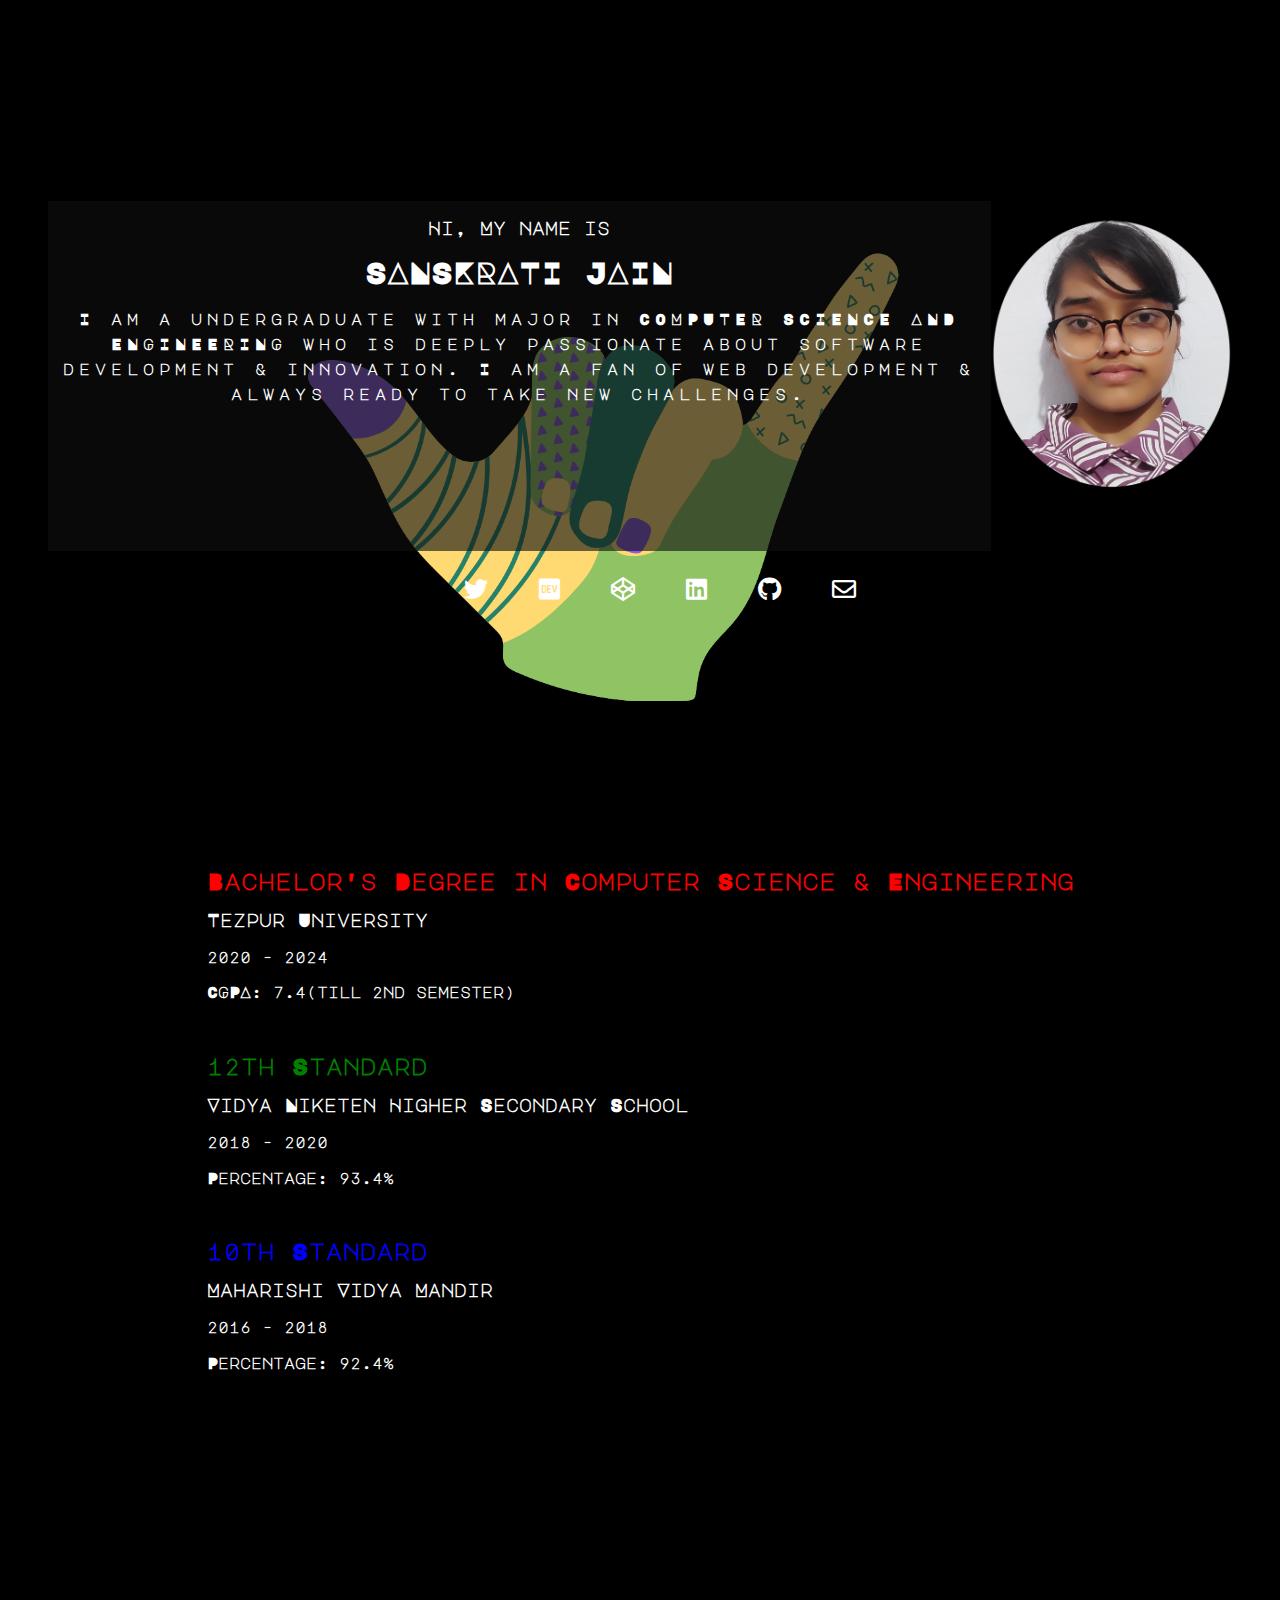
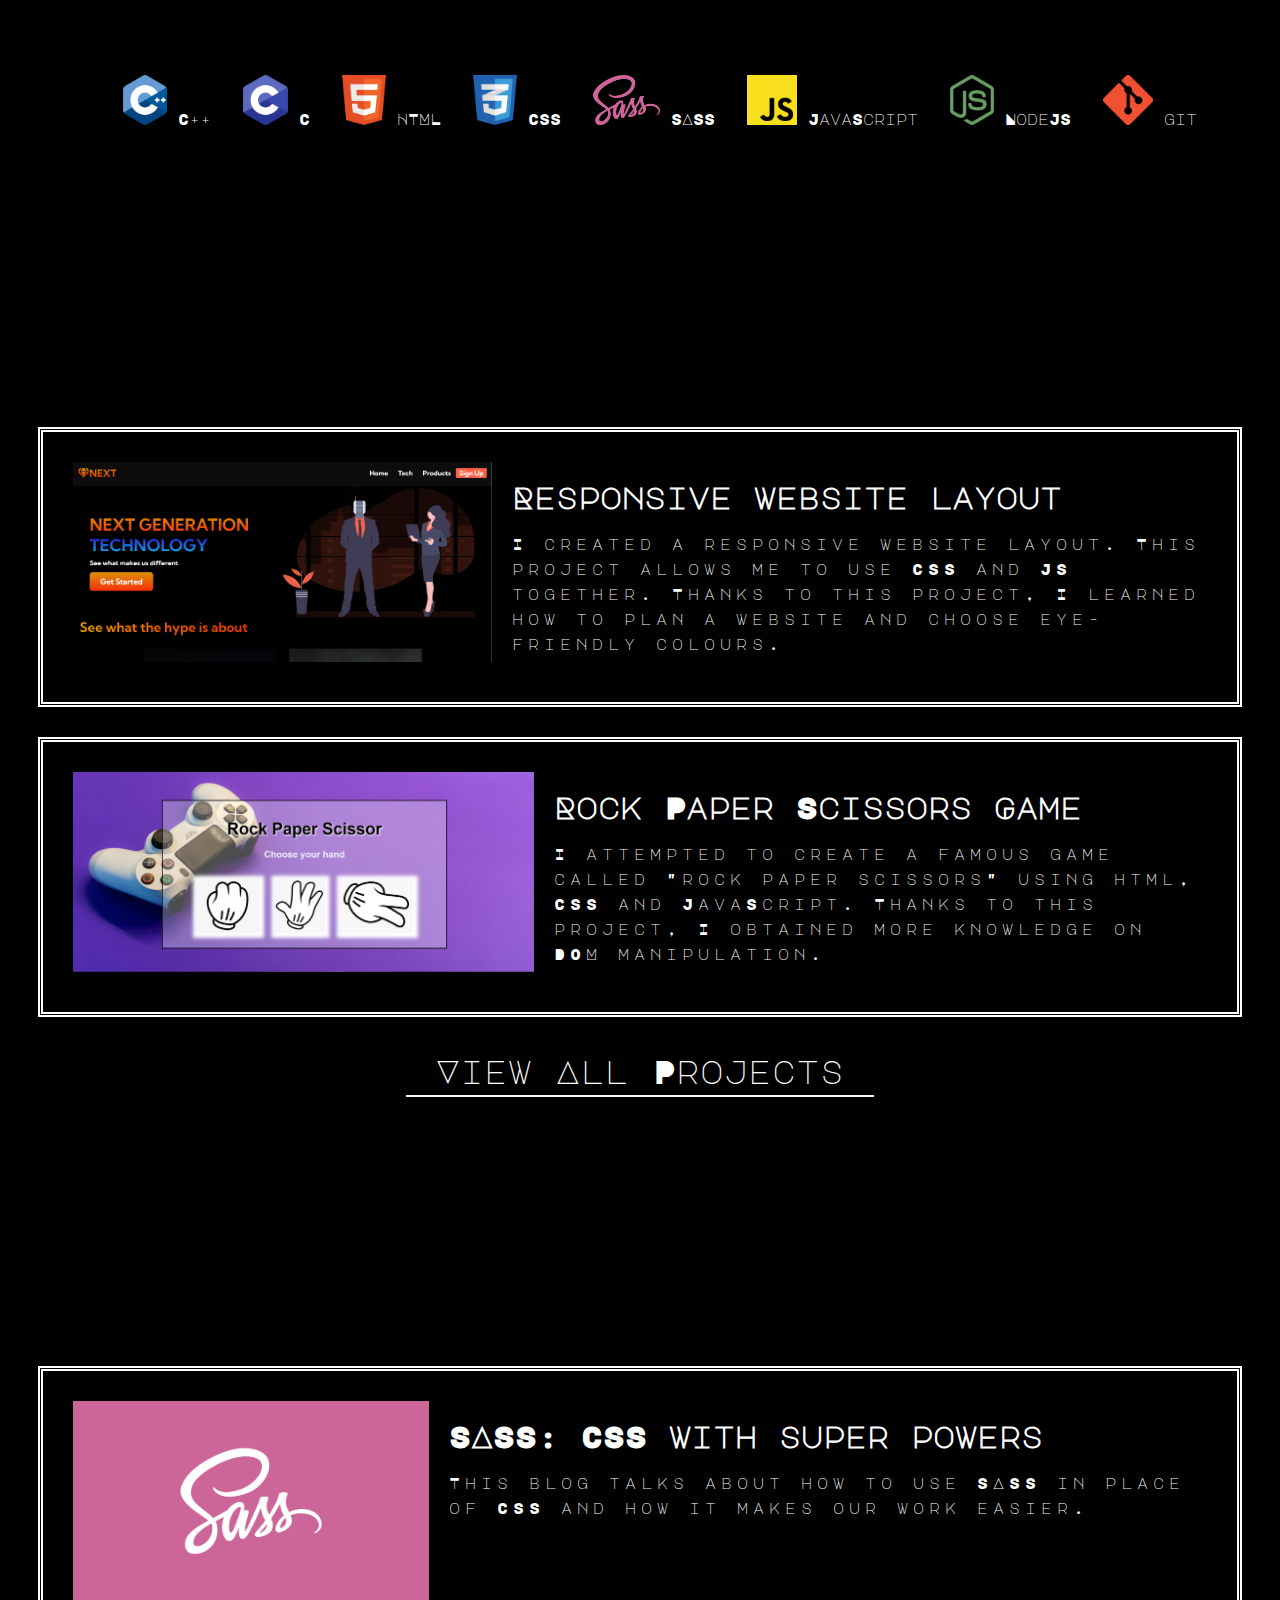
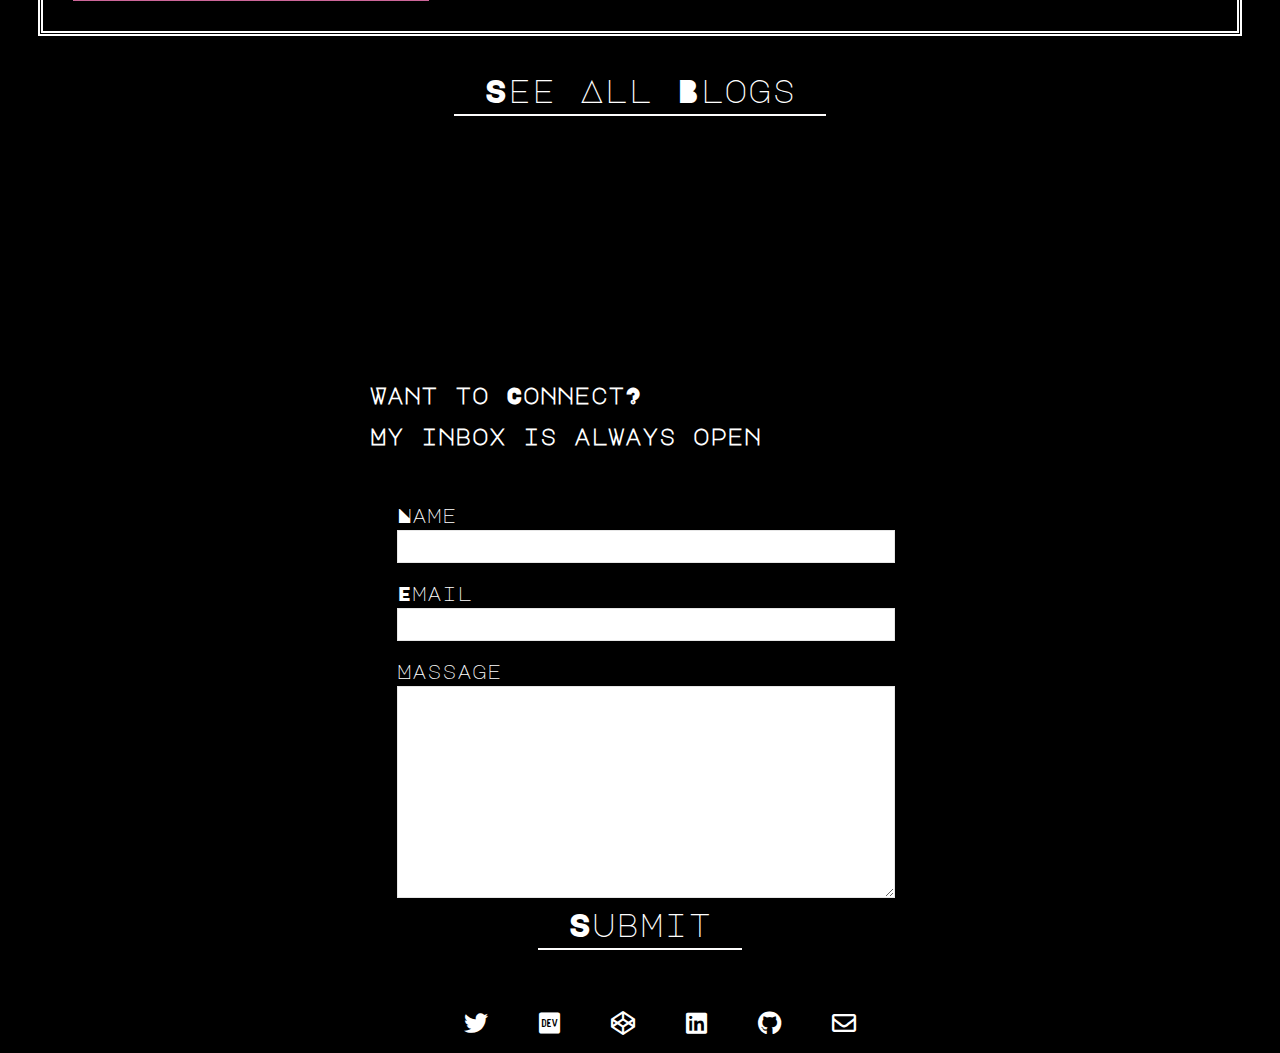
==== index.html @ 573f52f8 "issue #1 solve" ====
<!DOCTYPE html>
<html lang="en">
  <head>
    <meta charset="UTF-8" />
    <meta http-equiv="X-UA-Compatible" content="IE=edge" />
    <meta name="viewport" content="width=device-width, initial-scale=1.0" />
    <title>My Profile</title>
  </head>
  <link rel="stylesheet" href="https://cdnjs.cloudflare.com/ajax/libs/font-awesome/5.14.0/css/all.min.css"/>
  <link rel="preconnect" href="https://fonts.googleapis.com">
  <link rel="preconnect" href="https://fonts.gstatic.com" crossorigin>
  <link rel="preconnect" href="https://fonts.googleapis.com">
  <link rel="preconnect" href="https://fonts.gstatic.com" crossorigin>
  <link href="https://fonts.googleapis.com/css2?family=Cutive+Mono&family=Major+Mono+Display&display=swap" rel="stylesheet">
  <link rel="stylesheet" href="CSS/main.css">
  <body>

    <!-- ******************       About me page    *****************   -->
    <section class="about_me">
      <h1 class="title">
        <span aria-hidden="true">About Me</span>
        About Me
        <span aria-hidden="true">About Me</span>
      </h1>
      <div class="main_content">
        <!--<img src="https://i.ibb.co/9nyM4Zy/profile-without-bg.png" alt="profile image"/>-->
        <img src="images/IMG_20210904_134035 (2).png" alt="Sanskrati">
        <div class="content">
          <h3>Hi, My name is</h3>
          <h1>SANSKRATI JAIN</h1>
          <p> I am a undergraduate with major in COMPUTER SCIENCE AND ENGINEERING who is deeply passionate about software development & innovation.
            I am a fan of web development & always ready to take new challenges.</p>
          </div>
      </div>
        <div class="social_account">
          <a
            href="https://twitter.com/SanskratiJain4"
            class="social__icons--links"
          >
            <i class="fab fa-twitter"></i>
          </a>
    
          <a href="https://dev.to/sanskrati01" class="social__icons--links">
            <i class="fab fa-dev"></i>
          </a>
    
          <a href="https://codepen.io/your-work?cursor=ZD0wJm89MSZwPTEmdj01NDEwNDkyMA==" class="social__icons--links">
            <i class="fab fa-codepen"></i>
          </a>
    
          <a
            href="https://www.linkedin.com/in/sanskrati-jain/"
            class="social__icons--links"
          >
            <i class="fab fa-linkedin"></i>
          </a>
    
          <a href="https://github.com/31Sanskrati" class="social__icons--links">
            <i class="fab fa-github"></i>
          </a>
    
          <a href="mailto: 31sanskrati@gmail.com" class="social__icons--links">
            <i class="far fa-envelope"></i>
          </a>
        </div>
    </section>

    <!--      ***************  Educational Page **************  -->
    <section class="my_education">
        <h1 class="title">
          <span aria-hidden="true">Education</span>
          Education
          <span aria-hidden="true">Education</span>
        </h1>
        <h2 class="heading", style="color: red;"> Bachelor's Degree in Computer Science & Engineering</h1>
        <h3 class="heading">Tezpur University</h2>
        <h4 class="heading">2020 - 2024</h2>
        <h4 class="heading">CGPA: 7.4(till 2nd semester)</h2>
          <br>
        <h2 class="heading", style="color: green;"> 12th Standard</h1>
        <h3 class="heading">Vidya Niketen Higher Secondary School</h2>
        <h4 class="heading">2018 - 2020</h2>
        <h4 class="heading">Percentage: 93.4%</h2>
          <br>
        <h2 class="heading", style="color: blue;">10th Standard</h2>
        <h3 class="heading"> Maharishi Vidya Mandir</h1>
        <h4 class="heading">2016 - 2018</h2>
        <h4 class="heading">Percentage: 92.4%</h2>
    </section>

    <!--  *************          Skill Page ***********      -->
    <section class="my_skill">
      <h1 class="title">
        <span aria-hidden="true">Skills</span>
        Skills
        <span aria-hidden="true">Skills</span>
      </h1>
        <ul>
            <li><img src="images/c-plus-plus-programming-language.png" alt="c++"> C++</li>
            <li><img src="images/c-program.png" alt="c"></i> C</li>
            <li><img src="images/html.png" alt="html"> HTML</li>
            <li><img src="images/css.png" alt="css"></i> CSS</li>
            <li><img src="images/sass.png" alt="sass"></i> SASS</li>
            <li><img src="images/javascript-programming-language.png" alt="JS"></i> JavaScript</li>
            <li><img src="images/node-js.png" alt="NodeJS"></i> NodeJS</li>
            <li><img src="images/git.png" alt="git"></i> git</li>
          </ul>
    </section>

    <!-- **************       Projects page    *****************      -->
    <section class="my_projects">
        <h1 class="title">
          <span aria-hidden="true">Projects</span>
          Projects
          <span aria-hidden="true">Projects</span>
        </h1>
        <div class="my_work">
            <a href="https://codepen.io/Sanskrati01/pen/zYobzMr">
              <img src="images/website.png" alt="website">
              <div class="content">
              <h1 class="heading">Responsive website layout</h1>
              <p>I created a responsive website layout.  This project allows me to use CSS and JS together.  Thanks to this project, I learned how to plan a website and choose eye-friendly colours.</p>
            </div>
            </a>
        </div>
        <div class="my_work">
          <a href="https://codepen.io/Sanskrati01/full/gOWzvaO">
            <img src="images/rock_paper_scissors.png" alt="rock paper scissior">
            <div class="content">
            <h1 class="heading">Rock Paper Scissors Game</h1>
            <p>I attempted to create a famous game called "rock paper scissors" using html, CSS and JavaScript.  Thanks to this project, I obtained more knowledge on DOM manipulation.
            </p></div>
          </a>
      </div>
        <!--
        <div class="project">
            <a href="">
              <img src="" alt="">
              <h1 class="heading"></h1>
              <p></p>
            </a>
        </div>
        -->
        <a href="project.html" class="nav_button"><button>View All Projects</button></a>
    </section>

    <!-- ******************        Blog page      *****************      -->
    <section class="my_blogs">
      <h1 class="title"> 
        <span aria-hidden="true">My latest blog</span>
        My latest blog
        <span aria-hidden="true">My latest blog</span>
      </h1>
      <div class="my_work">
            <a href="https://dev.to/sanskrati01/sass-css-with-superpowers-5dah">
              <img src="images/sass2.png" alt="sass">
              <div class="content">
              <h1 class="heading">SASS: CSS with super powers</h1>
              <p>This blog talks about how to use SASS in place of CSS and how it makes our work easier.
              </p></div>
            </a>
      </div>
      <a href="blog.html" class="nav_button"><button>See All Blogs</button></a>
  </section>

  <!-- ***********             Contact Page ***************-->
  <sectoin class="my_contact">
    <h1 class="title">
      <span aria-hidden="true">Contact</span>
      Contact
      <span aria-hidden="true">Contact</span>
    </h1>
    <h2>Want to Connect?</h2>
    <h2>My inbox is always open</h2>
    <div class="contact">
      <div class="form">
        <form action="https://formspree.io/f/mnqlydjv" method="POST" id="my-form">
          <div class="form-group">
            <label for="name">Name</label>
            <input type="text" id="name" name="name">
          </div>
    
          <div class="form-group">
            <label for="email">Email</label>
            <input type="email" id="email" name="email">
          </div>
    
          <div class="form-group">
            <label for="massage">Massage</label>
            <textarea name="massage" id="massage" cols="60" rows="10"></textarea>
          </div>
    
          <button type="submit">Submit</button>
        </form>
        <div id="status"></div>
      </div>
    <div class="social_account">
      <a
        href="https://twitter.com/SanskratiJain4"
        class="social__icons--links"
      >
        <i class="fab fa-twitter"></i>
      </a>

      <a href="https://dev.to/sanskrati01" class="social__icons--links">
        <i class="fab fa-dev"></i>
      </a>

      <a href="https://codepen.io/your-work?cursor=ZD0wJm89MSZwPTEmdj01NDEwNDkyMA==" class="social__icons--links">
        <i class="fab fa-codepen"></i>
      </a>

      <a
        href="https://www.linkedin.com/in/sanskrati-jain/"
        class="social__icons--links"
      >
        <i class="fab fa-linkedin"></i>
      </a>

      <a href="https://github.com/31Sanskrati" class="social__icons--links">
        <i class="fab fa-github"></i>
      </a>

      <a href="mailto: 31sanskrati@gmail.com" class="social__icons--links">
        <i class="far fa-envelope"></i>
      </a>
    </div>
  </div>
  </section>

  <script src="main.js"></script>

  </body>
</html>
---- CSS/main.css ----
:root {
  --background-color: black;
  --text-color: white;
  --red: rgba(255, 0, 0, 0.75);
  --green: rgba(0, 255, 0, 0.75);
  --blue: rgba(0, 0, 255, 0.75);
  --purple: rgba(158, 81, 230, 0.87);
  --yellow: rgba(248, 248, 98, 0.808);
  --lightgreen: rgba(141, 252, 141, 0.808);

  --heading-size: 4.5rem;
  --min-heading-size: 2.5rem;
  --small-heading-size: 2rem;
  --min-small-heading-size: 1.5rem;
  --text-size: 15px;
  --min-text-size: 12px;
  --weight-heading: 600;
  --weight-text: 300;

  --padding: 8px;
  --margin: 8px;

  --align-center: center;
  --align-justify: justify;

  --font-heading: "Major Mono Display", monospace;
  --font-text: "Major Mono Display", monospace;

  --character-spacing: 2px;

  --text-shadow: 0.05em 0 0 $red, -0.025em -0.05em 0 $green,
    0.025em 0.05em 0 $blue;
  --border: 5px double white;
  --transition: 0.3s ease background-color;

  --mobheading-size: 40px;
  --mobsmall-heading-size: 20px;
  --mobtext-size: 12px;
}

[data-theme="dark"] {
  --background-color: white;
  --text-color: black;
}

* {
  margin: none;
  padding: none;
}

body {
  background-color: var(--background-color);
  color: var(--text-color);
  min-height: 100vh;
  display: -ms-grid;
  display: grid;
  place-items: var(--align-center);
  font-family: var(--font-text);
  font-size: var(--text-size);
}


/*      **********     Title        ***********   */
body .title {
  font-size: 4.5rem;
  color: var(--background-color);
  font-family: var(--font-heading);
  font-weight: var(--weight-heading);
  text-shadow: var(--text-shadow);
  text-align: var(--align-center);
  -webkit-animation: glitch 500ms infinite;
  animation: glitch 500ms infinite;
  position: relative;
  letter-spacing: var(--character-spacing);
  /*Animation effect for glitch*/
}

body .title span {
  position: absolute;
  top: 0;
  botton: 0;
  left: 0;
  right: 0;
}

body .title span:first-child {
  -webkit-animation: glitch 650ms infinite;
  animation: glitch 650ms infinite;
  z-index: 1;
  -webkit-clip-path: polygon(0 50%, 100% 20%, 100% 100%, 0 100%);
  clip-path: polygon(0 50%, 100% 20%, 100% 100%, 0 100%);
  -webkit-transform: translate(0px, 3px) rotate(-1deg);
  transform: translate(0px, 3px) rotate(-1deg);
  opacity: 0.8;
}

body .title span:last-child {
  -webkit-animation: glitch 450ms infinite;
  animation: glitch 450ms infinite;
  z-index: 10;
  -webkit-clip-path: polygon(70% 10%, 100% 90%, 0% 10%, 100% 0%);
  clip-path: polygon(70% 10%, 100% 90%, 0% 10%, 100% 0%);
  -webkit-transform: translate(-3px, 0px) rotate(1deg);
  transform: translate(-3px, 0px) rotate(1deg);
}

/*  Glitch Animation  */
@-webkit-keyframes glitch {
  0% {
    text-shadow: 0.05em 0 0 var(--red), -0.05em -0.025em 0 var(--green),
      -0.025em 0.05em 0 var(--blue);
  }
  14% {
    text-shadow: 0.05em 0 0 var(--red), -0.05em -0.025em 0 var(--green),
      -0.025em 0.05em 0 var(--blue);
  }
  15% {
    text-shadow: -0.05em -0.025em 0 var(--red), 0.025em 0.025em 0 var(--green),
      -0.05em -0.05em 0 var(--blue);
  }
  49% {
    text-shadow: -0.05em -0.025em 0 var(--red), 0.025em 0.025em 0 var(--green),
      -0.05em -0.05em 0 var(--blue);
  }
  50% {
    text-shadow: 0.025em 0.05em 0 var(--red), 0.05em 0 0 var(--green),
      0 -0.05em 0 var(--blue);
  }
  99% {
    text-shadow: 0.025em 0.05em 0 var(--red), 0.05em 0 0 var(--green),
      0 -0.05em 0 var(--blue);
  }
  100% {
    text-shadow: -0.025em 0 0 var(--red), -0.025em -0.025em 0 var(--green),
      -0.025em -0.05em 0 var(--blue);
  }
}

@keyframes glitch {
  0% {
    text-shadow: 0.05em 0 0 var(--red), -0.05em -0.025em 0 var(--green),
      -0.025em 0.05em 0 var(--blue);
  }
  14% {
    text-shadow: 0.05em 0 0 var(--red), -0.05em -0.025em 0 var(--green),
      -0.025em 0.05em 0 var(--blue);
  }
  15% {
    text-shadow: -0.05em -0.025em 0 var(--red), 0.025em 0.025em 0 var(--green),
      -0.05em -0.05em 0 var(--blue);
  }
  49% {
    text-shadow: -0.05em -0.025em 0 var(--red), 0.025em 0.025em 0 var(--green),
      -0.05em -0.05em 0 var(--blue);
  }
  50% {
    text-shadow: 0.025em 0.05em 0 var(--red), 0.05em 0 0 var(--green),
      0 -0.05em 0 var(--blue);
  }
  99% {
    text-shadow: 0.025em 0.05em 0 var(--red), 0.05em 0 0 var(--green),
      0 -0.05em 0 var(--blue);
  }
  100% {
    text-shadow: -0.025em 0 0 var(--red), -0.025em -0.025em 0 var(--green),
      -0.025em -0.05em 0 var(--blue);
  }
}
/* Styling links */
body a {
  text-decoration: none;
  color: var(--text-color);
}

/* Styling paragraphs */
body p {
  letter-spacing: 5px;
  line-height: 25px;
}

/* Styling images */
body img {
  height: 200px;
  width: auto;
}

/* Styling every project and blog */
.my_work {
  padding: 30px;
  border: var(--border);
  margin: 30px;
}

.my_work a {
  display: -webkit-box;
  display: -ms-flexbox;
  display: flex;
  -webkit-box-orient: horizontal;
  -webkit-box-direction: normal;
  -ms-flex-direction: row;
  flex-direction: row;
}

.my_work .content {
  padding-left: 20px;
}


/* Styling social media account links*/
.social_account {
  text-align: center;
}

.social_account a {
  display: inline-block;
  font-size: 1.5rem;
  padding-left: 2.5rem;
  color: var(--text-color);
  -webkit-transition: all 0.3s linear;
  transition: all 0.3s linear;
}

.social_account a:hover {
  color: var(--blue);
}

section {
  padding-bottom: 100px;
}

/*  About Me */
.about_me {
  padding-right: 15px;
  padding-left: 15px;
  background-image: url(/images/background-2.png);
  background-color: var(--background-color);
  background-size: cover;
  background-position-x: center;
}

.about_me .main_content {
  display: -webkit-box;
  display: -ms-flexbox;
  display: flex;
  flex-direction: row-reverse;
  padding: 25px;
}

.about_me .main_content img {
  height: 350px;
  width: auto;
}

.about_me .main_content .content p {
  font-weight: bold;
}

.about_me .content {
  text-align: center;
  background: rgba(15, 15, 15, 0.616);
}

.about_me .content h1 {
  font-size: 30px;
}

/*  Skill */
.my_skill ul {
  display: -webkit-box;
  display: -ms-flexbox;
  display: flex;
  -ms-flex-pack: distribute;
  justify-content: space-around;
  list-style-type: none;
  -ms-flex-wrap: wrap;
  flex-wrap: wrap;
}

.my_skill li {
  padding: 8px;
  margin: 8px;
  font-size: 15px;
}

.my_skill img {
  height: 50px;
  width: auto;
}

/*      Styling BUTTON      */
button {
  color: var(--text-color);
  border: none;
  padding-left: var(--padding);
  padding-right: var(--padding);
  font-size: var(--small-heading-size);
  cursor: pointer;
  -webkit-box-align: var(--align-center);
  -ms-flex-align: var(--align-center);
  align-items: var(--align-center);
  font-family: "Major Mono Display", monospace;
  display: block;
  position: relative;
  background: none;
  padding: 8px 30px;
  font-size: 2rem;
  text-align: center;
  border-bottom: 2px double #fdfcfc;
  -webkit-transition: all 0.2s ease;
  transition: all 0.2s ease;
  margin: 0 auto;
}

button:before,
button:after {
  content: "";
  position: absolute;
  top: 0;
  left: 0;
  padding: 8px 0;
  width: 100%;
  -webkit-clip: rect(0px, 0px, 0px, 0px);
  clip: rect(0px, 0px, 0px, 0px);
  background: #fff;
  color:var(--background-color);
}

button:before {
  left: -3px;
  top: -2px;
  text-shadow: 2px 0 var(--text-color);
  -webkit-box-shadow: 2px 0 var(--text-color);
  box-shadow: 2px 0 var(--text-color);
}

button:after {
  left: 2px;
  bottom: -2px;
  text-shadow: -1px 0 var(--text-color);
  -webkit-box-shadow: -1px 0 var(--text-color);
  box-shadow: -1px 0 var(--text-color);
}

button:hover {
  background: var(--text-color);
  color: var(--background-color);
}

button:hover:before {
  animation: glitch-test 1.5s infinite linear alternate-reverse;
}

button:hover:after {
  -webkit-animation: glitch-test 2s infinite linear alternate;
  animation: glitch-test 2s infinite linear alternate;
}

@-webkit-keyframes glitch-test {
  0% {
    clip: rect(-3px, 600px, 0px, 0px);
  }
  5.88235% {
    clip: rect(0px, 600px, 0px, 0px);
  }
  11.76471% {
    clip: rect(-3px, 600px, 0px, 0px);
  }
  17.64706% {
    clip: rect(-3px, 600px, 0px, 0px);
  }
  23.52941% {
    clip: rect(100px, 600px, 100px, 0px);
  }
  29.41176% {
    clip: rect(0px, 600px, 600px, 0px);
  }
  35.29412% {
    clip: rect(100px, 600px, 0px, 0px);
  }
  41.17647% {
    clip: rect(0px, 600px, 600px, 0px);
  }
  47.05882% {
    clip: rect(100px, 600px, 0px, 0px);
  }
  52.94118% {
    clip: rect(-3px, 600px, 0px, 0px);
  }
  58.82353% {
    clip: rect(100px, 450px, 100px, 0px);
  }
  64.70588% {
    clip: rect(0px, 450px, 0px, 0px);
  }
  70.58824% {
    clip: rect(100px, 450px, 100px, 0px);
  }
  76.47059% {
    clip: rect(0px, 450px, 0px, 0px);
  }
  82.35294% {
    clip: rect(0px, 450px, 0px, 0px);
  }
  88.23529% {
    clip: rect(0px, 450px, 0px, 0px);
  }
  94.11765% {
    clip: rect(0px, 450px, 0px, 0px);
  }
  100% {
    clip: rect(0px, 450px, 0px, 0px);
  }
}

@keyframes glitch-test {
  0% {
    clip: rect(-3px, 600px, 0px, 0px);
  }
  5.88235% {
    clip: rect(0px, 600px, 0px, 0px);
  }
  11.76471% {
    clip: rect(-3px, 600px, 0px, 0px);
  }
  17.64706% {
    clip: rect(-3px, 600px, 0px, 0px);
  }
  23.52941% {
    clip: rect(100px, 600px, 100px, 0px);
  }
  29.41176% {
    clip: rect(0px, 600px, 600px, 0px);
  }
  35.29412% {
    clip: rect(100px, 600px, 0px, 0px);
  }
  41.17647% {
    clip: rect(0px, 600px, 600px, 0px);
  }
  47.05882% {
    clip: rect(100px, 600px, 0px, 0px);
  }
  52.94118% {
    clip: rect(-3px, 600px, 0px, 0px);
  }
  58.82353% {
    clip: rect(100px, 450px, 100px, 0px);
  }
  64.70588% {
    clip: rect(0px, 450px, 0px, 0px);
  }
  70.58824% {
    clip: rect(100px, 450px, 100px, 0px);
  }
  76.47059% {
    clip: rect(0px, 450px, 0px, 0px);
  }
  82.35294% {
    clip: rect(0px, 450px, 0px, 0px);
  }
  88.23529% {
    clip: rect(0px, 450px, 0px, 0px);
  }
  94.11765% {
    clip: rect(0px, 450px, 0px, 0px);
  }
  100% {
    clip: rect(0px, 450px, 0px, 0px);
  }
}

/*   Styling contact form  */
.form {
  width: 90%;
  max-width: 500px;
  margin: 0 auto;
  padding: 20px;
  -webkit-box-shadow: 0px 0px 20px 0.05em 0 0 rgba(255, 0, 0, 0.75),
    -0.025em -0.05em 0 rgba(0, 255, 0, 0.75),
    0.025em 0.05em 0 rgba(0, 0, 255, 0.75);
  box-shadow: 0px 0px 20px 0.05em 0 0 rgba(255, 0, 0, 0.75),
    -0.025em -0.05em 0 rgba(0, 255, 0, 0.75),
    0.025em 0.05em 0 rgba(0, 0, 255, 0.75);
  background-color: var(--background-color);
  border-radius: 8px;
  margin-bottom: 20px;
}

.form-group {
  width: 100%;
  margin-top: 20px;
  font-size: 20px;
}

.form-group input,
.form-group textarea {
  width: 100%;
  padding: 5px;
  font-size: 18px;
  border: 1px solid rgba(128, 128, 128, 0.199);
  margin-top: 5px;
}

textarea {
  resize: vertical;
}

#status {
  width: 90%;
  max-width: 500px;
  text-align: center;
  padding: 10px;
  margin: 0 auto;
}

#status.success {
  background-color: rgba(0, 255, 0, 0.75);
  color: white;
  -webkit-animation: status 3s ease forwards;
  animation: status 3s ease forwards;
}

#status.error {
  background-color: rgba(255, 0, 0, 0.75);
  color: white;
  -webkit-animation: status 3s ease forwards;
  animation: status 3s ease forwards;
}

@-webkit-keyframes status {
  0% {
    opacity: 1;
    pointer-events: all;
  }
  90% {
    opacity: 1;
    pointer-events: all;
  }
  100% {
    opacity: 0;
    pointer-events: none;
  }
}

@keyframes status {
  0% {
    opacity: 1;
    pointer-events: all;
  }
  90% {
    opacity: 1;
    pointer-events: all;
  }
  100% {
    opacity: 0;
    pointer-events: none;
  }
}


@media screen and (max-width: 750px) {
  .about_me .main_content{
    display: -webkit-box;
    display: -ms-flexbox;
    display: flex;
    -ms-flex-direction: column;
    flex-direction: column;
  }
  .main_content img {
    height: 150px;
    width: auto;
  }
}

/*    Responsive */
@media screen and (max-width: 1000px) {
  body {
    font-size: var(--min-text-size);
    padding: 8px;
    margin: 8px;
  }
  .my_work a {
    display: -webkit-box;
    display: -ms-flexbox;
    display: flex;
    -webkit-box-orient: vertical;
    -webkit-box-direction: normal;
    -ms-flex-direction: column;
    flex-direction: column;
  }
  img {
    max-width: 100%;
    height: auto;
  }
  p{
    font-size: var(--min-text-size);
  }
  h1{
    font-size: var(--min-small-heading-size);
  }
  button{
    font-size: var(--min-small-heading-size);
  }
  .title{
    font-size: var(--min-heading-size);
  }
}
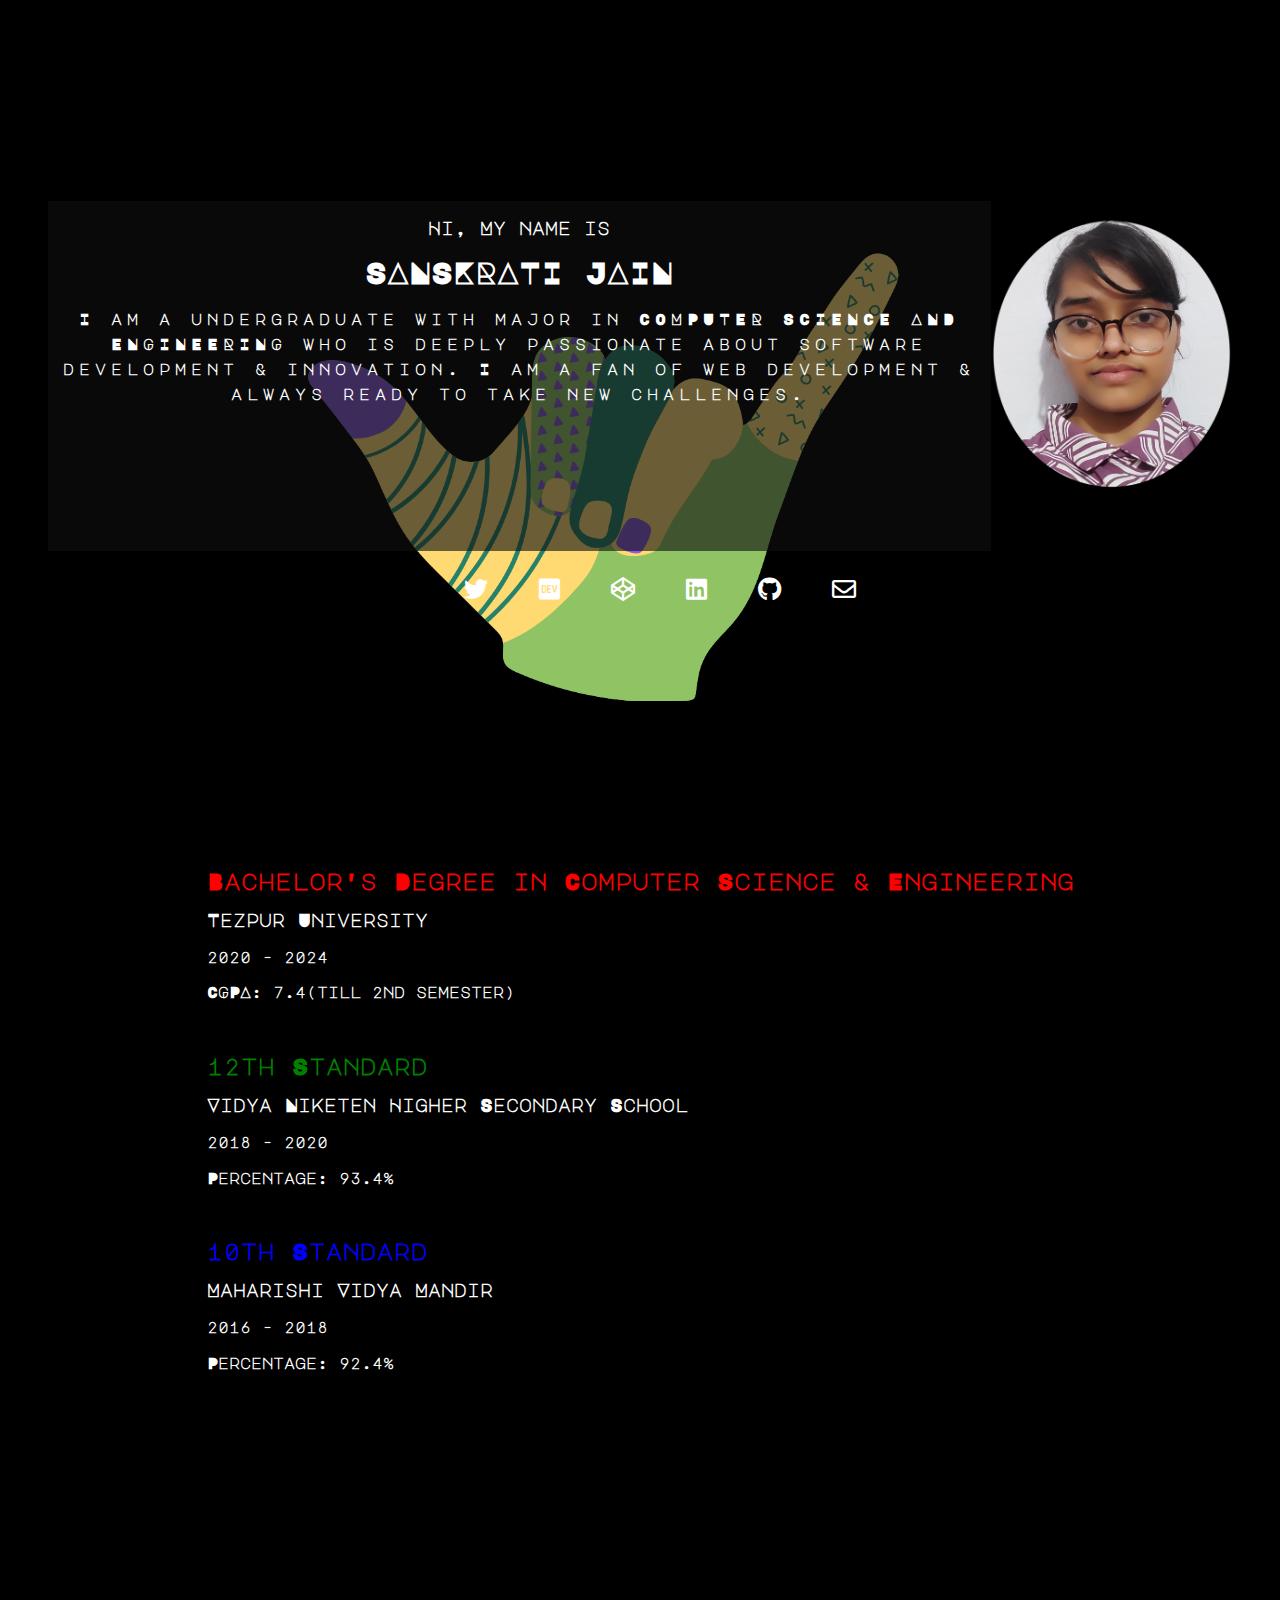
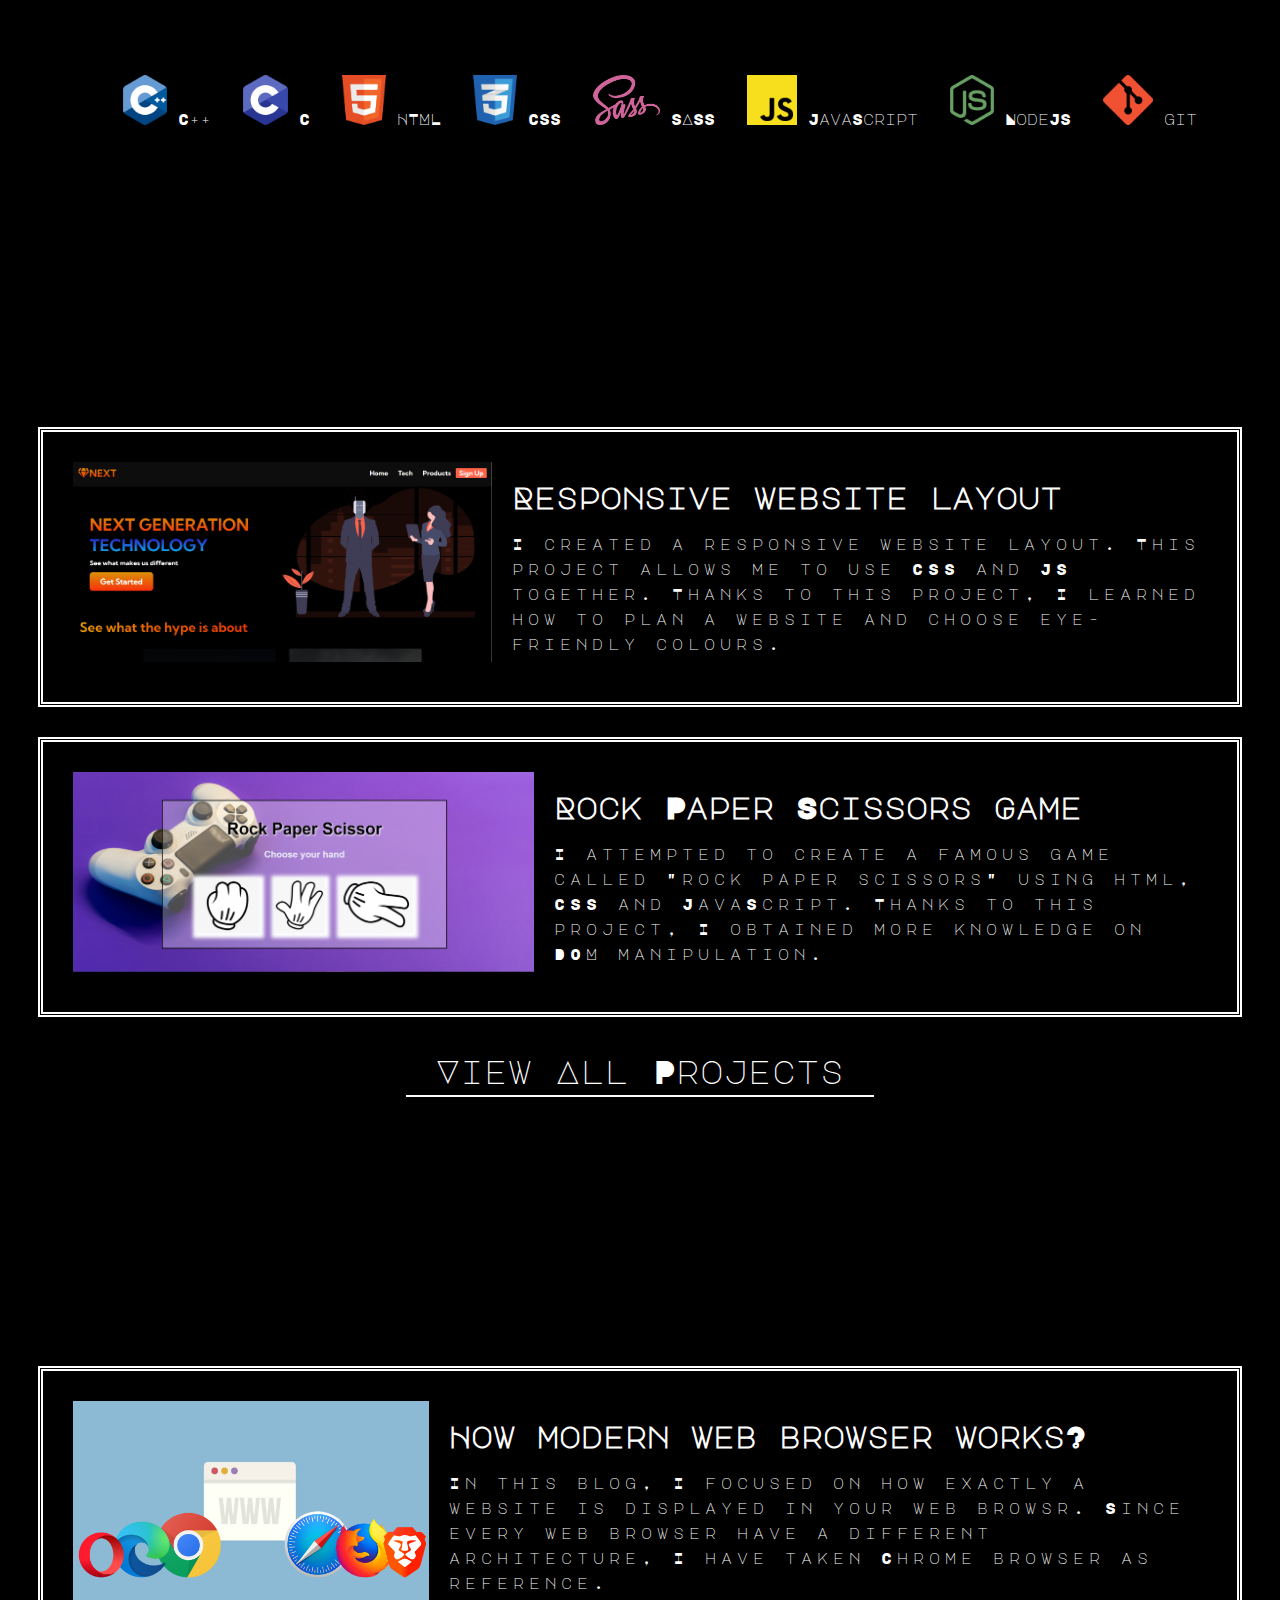
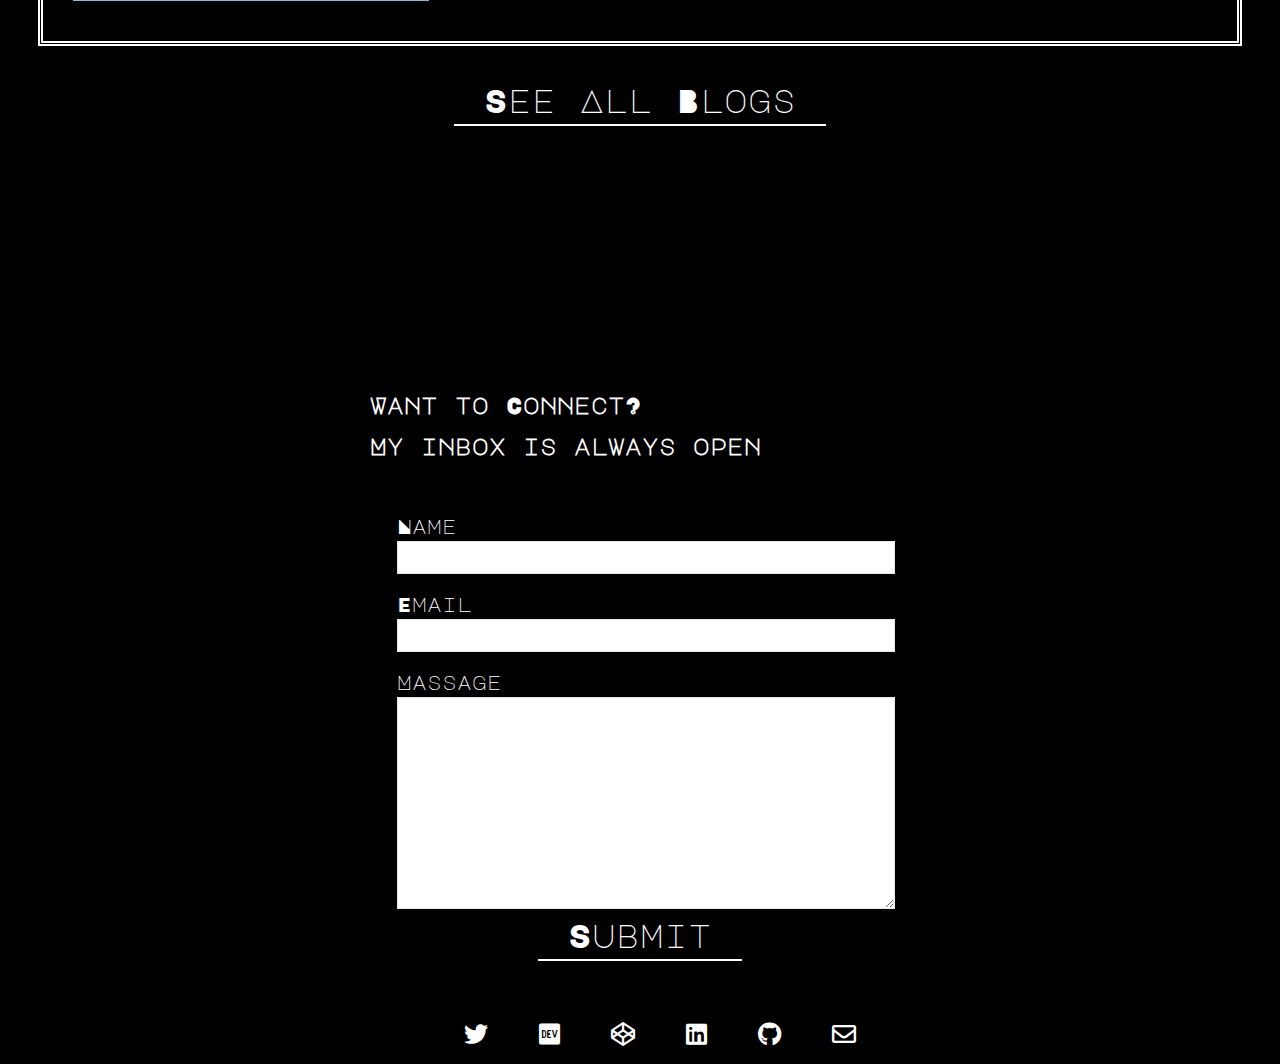
==== commit 982fe575: "Update latest blog section" ====
--- a/index.html
+++ b/index.html
@@ -7,12 +7,11 @@
     <title>My Profile</title>
   </head>
   <link rel="stylesheet" href="https://cdnjs.cloudflare.com/ajax/libs/font-awesome/5.14.0/css/all.min.css"/>
-  <link rel="preconnect" href="https://fonts.googleapis.com">
-  <link rel="preconnect" href="https://fonts.gstatic.com" crossorigin>
-  <link rel="preconnect" href="https://fonts.googleapis.com">
-  <link rel="preconnect" href="https://fonts.gstatic.com" crossorigin>
-  <link href="https://fonts.googleapis.com/css2?family=Cutive+Mono&family=Major+Mono+Display&display=swap" rel="stylesheet">
-  <link rel="stylesheet" href="CSS/main.css">
+  <link rel="preconnect" href="https://fonts.googleapis.com" />
+  <link rel="preconnect" href="https://fonts.gstatic.com" crossorigin />
+  <link rel="preconnect" href="https://fonts.googleapis.com" />
+  <link href="https://fonts.googleapis.com/css2?family=Cutive+Mono&family=Major+Mono+Display&display=swap" rel="stylesheet" />
+  <link type="text/css" rel="stylesheet" href="CSS/index.css" />
   <body>
 
     <!-- ******************       About me page    *****************   -->
@@ -152,14 +151,14 @@
         <span aria-hidden="true">My latest blog</span>
       </h1>
       <div class="my_work">
-            <a href="https://dev.to/sanskrati01/sass-css-with-superpowers-5dah">
-              <img src="images/sass2.png" alt="sass">
+            <a href="https://dev.to/sanskrati01/how-modern-web-browser-works-55jb">
+              <img src="images/Web-Browser.png" alt="Web Browser">
               <div class="content">
-              <h1 class="heading">SASS: CSS with super powers</h1>
-              <p>This blog talks about how to use SASS in place of CSS and how it makes our work easier.
-              </p></div>
+              <h1 class="heading">How modern web browser works?</h1>
+              <p>In this blog, I focused on how exactly a website is displayed in your web browsr. Since every web browser have a different architecture, I have taken Chrome browser as reference.</p>
+            </div>
             </a>
-      </div>
+        </div>
       <a href="blog.html" class="nav_button"><button>See All Blogs</button></a>
   </section>
 
--- a/CSS/index.css
+++ b/CSS/index.css
@@ -0,0 +1,607 @@
+:root {
+  --background-color: black;
+  --text-color: white;
+  --red: rgba(255, 0, 0, 0.75);
+  --green: rgba(0, 255, 0, 0.75);
+  --blue: rgba(0, 0, 255, 0.75);
+  --purple: rgba(158, 81, 230, 0.87);
+  --yellow: rgba(248, 248, 98, 0.808);
+  --lightgreen: rgba(141, 252, 141, 0.808);
+
+  --heading-size: 4.5rem;
+  --min-heading-size: 2.5rem;
+  --small-heading-size: 2rem;
+  --min-small-heading-size: 1.5rem;
+  --text-size: 15px;
+  --min-text-size: 12px;
+  --weight-heading: 600;
+  --weight-text: 300;
+
+  --padding: 8px;
+  --margin: 8px;
+
+  --align-center: center;
+  --align-justify: justify;
+
+  --font-heading: "Major Mono Display", monospace;
+  --font-text: "Major Mono Display", monospace;
+
+  --character-spacing: 2px;
+
+  --text-shadow: 0.05em 0 0 $red, -0.025em -0.05em 0 $green,
+    0.025em 0.05em 0 $blue;
+  --border: 5px double white;
+  --transition: 0.3s ease background-color;
+
+  --mobheading-size: 40px;
+  --mobsmall-heading-size: 20px;
+  --mobtext-size: 12px;
+}
+
+[data-theme="dark"] {
+  --background-color: white;
+  --text-color: black;
+}
+
+* {
+  margin: none;
+  padding: none;
+}
+
+body {
+  background-color: var(--background-color);
+  color: var(--text-color);
+  min-height: 100vh;
+  display: -ms-grid;
+  display: grid;
+  place-items: var(--align-center);
+  font-family: var(--font-text);
+  font-size: var(--text-size);
+}
+
+
+/*      **********     Title        ***********   */
+body .title {
+  font-size: 4.5rem;
+  color: var(--background-color);
+  font-family: var(--font-heading);
+  font-weight: var(--weight-heading);
+  text-shadow: var(--text-shadow);
+  text-align: var(--align-center);
+  -webkit-animation: glitch 500ms infinite;
+  animation: glitch 500ms infinite;
+  position: relative;
+  letter-spacing: var(--character-spacing);
+  /*Animation effect for glitch*/
+}
+
+body .title span {
+  position: absolute;
+  top: 0;
+  botton: 0;
+  left: 0;
+  right: 0;
+}
+
+body .title span:first-child {
+  -webkit-animation: glitch 650ms infinite;
+  animation: glitch 650ms infinite;
+  z-index: 1;
+  -webkit-clip-path: polygon(0 50%, 100% 20%, 100% 100%, 0 100%);
+  clip-path: polygon(0 50%, 100% 20%, 100% 100%, 0 100%);
+  -webkit-transform: translate(0px, 3px) rotate(-1deg);
+  transform: translate(0px, 3px) rotate(-1deg);
+  opacity: 0.8;
+}
+
+body .title span:last-child {
+  -webkit-animation: glitch 450ms infinite;
+  animation: glitch 450ms infinite;
+  z-index: 10;
+  -webkit-clip-path: polygon(70% 10%, 100% 90%, 0% 10%, 100% 0%);
+  clip-path: polygon(70% 10%, 100% 90%, 0% 10%, 100% 0%);
+  -webkit-transform: translate(-3px, 0px) rotate(1deg);
+  transform: translate(-3px, 0px) rotate(1deg);
+}
+
+/*  Glitch Animation  */
+@-webkit-keyframes glitch {
+  0% {
+    text-shadow: 0.05em 0 0 var(--red), -0.05em -0.025em 0 var(--green),
+      -0.025em 0.05em 0 var(--blue);
+  }
+  14% {
+    text-shadow: 0.05em 0 0 var(--red), -0.05em -0.025em 0 var(--green),
+      -0.025em 0.05em 0 var(--blue);
+  }
+  15% {
+    text-shadow: -0.05em -0.025em 0 var(--red), 0.025em 0.025em 0 var(--green),
+      -0.05em -0.05em 0 var(--blue);
+  }
+  49% {
+    text-shadow: -0.05em -0.025em 0 var(--red), 0.025em 0.025em 0 var(--green),
+      -0.05em -0.05em 0 var(--blue);
+  }
+  50% {
+    text-shadow: 0.025em 0.05em 0 var(--red), 0.05em 0 0 var(--green),
+      0 -0.05em 0 var(--blue);
+  }
+  99% {
+    text-shadow: 0.025em 0.05em 0 var(--red), 0.05em 0 0 var(--green),
+      0 -0.05em 0 var(--blue);
+  }
+  100% {
+    text-shadow: -0.025em 0 0 var(--red), -0.025em -0.025em 0 var(--green),
+      -0.025em -0.05em 0 var(--blue);
+  }
+}
+
+@keyframes glitch {
+  0% {
+    text-shadow: 0.05em 0 0 var(--red), -0.05em -0.025em 0 var(--green),
+      -0.025em 0.05em 0 var(--blue);
+  }
+  14% {
+    text-shadow: 0.05em 0 0 var(--red), -0.05em -0.025em 0 var(--green),
+      -0.025em 0.05em 0 var(--blue);
+  }
+  15% {
+    text-shadow: -0.05em -0.025em 0 var(--red), 0.025em 0.025em 0 var(--green),
+      -0.05em -0.05em 0 var(--blue);
+  }
+  49% {
+    text-shadow: -0.05em -0.025em 0 var(--red), 0.025em 0.025em 0 var(--green),
+      -0.05em -0.05em 0 var(--blue);
+  }
+  50% {
+    text-shadow: 0.025em 0.05em 0 var(--red), 0.05em 0 0 var(--green),
+      0 -0.05em 0 var(--blue);
+  }
+  99% {
+    text-shadow: 0.025em 0.05em 0 var(--red), 0.05em 0 0 var(--green),
+      0 -0.05em 0 var(--blue);
+  }
+  100% {
+    text-shadow: -0.025em 0 0 var(--red), -0.025em -0.025em 0 var(--green),
+      -0.025em -0.05em 0 var(--blue);
+  }
+}
+/* Styling links */
+body a {
+  text-decoration: none;
+  color: var(--text-color);
+}
+
+/* Styling paragraphs */
+body p {
+  letter-spacing: 5px;
+  line-height: 25px;
+}
+
+/* Styling images */
+body img {
+  height: 200px;
+  width: auto;
+}
+
+/* Styling every project and blog */
+.my_work {
+  padding: 30px;
+  border: var(--border);
+  margin: 30px;
+}
+
+.my_work a {
+  display: -webkit-box;
+  display: -ms-flexbox;
+  display: flex;
+  -webkit-box-orient: horizontal;
+  -webkit-box-direction: normal;
+  -ms-flex-direction: row;
+  flex-direction: row;
+}
+
+.my_work .content {
+  padding-left: 20px;
+}
+
+
+/* Styling social media account links*/
+.social_account {
+  text-align: center;
+}
+
+.social_account a {
+  display: inline-block;
+  font-size: 1.5rem;
+  padding-left: 2.5rem;
+  color: var(--text-color);
+  -webkit-transition: all 0.3s linear;
+  transition: all 0.3s linear;
+}
+
+.social_account a:hover {
+  color: var(--blue);
+}
+
+section {
+  padding-bottom: 100px;
+}
+
+/*  About Me */
+.about_me {
+  padding-right: 15px;
+  padding-left: 15px;
+  background-image: url(/images/background-2.png);
+  background-color: var(--background-color);
+  background-size: cover;
+  background-position-x: center;
+}
+
+.about_me .main_content {
+  display: -webkit-box;
+  display: -ms-flexbox;
+  display: flex;
+  flex-direction: row-reverse;
+  padding: 25px;
+}
+
+.about_me .main_content img {
+  height: 350px;
+  width: auto;
+}
+
+.about_me .main_content .content p {
+  font-weight: bold;
+}
+
+.about_me .content {
+  text-align: center;
+  background: rgba(15, 15, 15, 0.616);
+}
+
+.about_me .content h1 {
+  font-size: 30px;
+}
+
+/*  Skill */
+.my_skill ul {
+  display: -webkit-box;
+  display: -ms-flexbox;
+  display: flex;
+  -ms-flex-pack: distribute;
+  justify-content: space-around;
+  list-style-type: none;
+  -ms-flex-wrap: wrap;
+  flex-wrap: wrap;
+}
+
+.my_skill li {
+  padding: 8px;
+  margin: 8px;
+  font-size: 15px;
+}
+
+.my_skill img {
+  height: 50px;
+  width: auto;
+}
+
+/*      Styling BUTTON      */
+button {
+  color: var(--text-color);
+  border: none;
+  padding-left: var(--padding);
+  padding-right: var(--padding);
+  font-size: var(--small-heading-size);
+  cursor: pointer;
+  -webkit-box-align: var(--align-center);
+  -ms-flex-align: var(--align-center);
+  align-items: var(--align-center);
+  font-family: "Major Mono Display", monospace;
+  display: block;
+  position: relative;
+  background: none;
+  padding: 8px 30px;
+  font-size: 2rem;
+  text-align: center;
+  border-bottom: 2px double #fdfcfc;
+  -webkit-transition: all 0.2s ease;
+  transition: all 0.2s ease;
+  margin: 0 auto;
+}
+
+button:before,
+button:after {
+  content: "";
+  position: absolute;
+  top: 0;
+  left: 0;
+  padding: 8px 0;
+  width: 100%;
+  -webkit-clip: rect(0px, 0px, 0px, 0px);
+  clip: rect(0px, 0px, 0px, 0px);
+  background: #fff;
+  color:var(--background-color);
+}
+
+button:before {
+  left: -3px;
+  top: -2px;
+  text-shadow: 2px 0 var(--text-color);
+  -webkit-box-shadow: 2px 0 var(--text-color);
+  box-shadow: 2px 0 var(--text-color);
+}
+
+button:after {
+  left: 2px;
+  bottom: -2px;
+  text-shadow: -1px 0 var(--text-color);
+  -webkit-box-shadow: -1px 0 var(--text-color);
+  box-shadow: -1px 0 var(--text-color);
+}
+
+button:hover {
+  background: var(--text-color);
+  color: var(--background-color);
+}
+
+button:hover:before {
+  animation: glitch-test 1.5s infinite linear alternate-reverse;
+}
+
+button:hover:after {
+  -webkit-animation: glitch-test 2s infinite linear alternate;
+  animation: glitch-test 2s infinite linear alternate;
+}
+
+@-webkit-keyframes glitch-test {
+  0% {
+    clip: rect(-3px, 600px, 0px, 0px);
+  }
+  5.88235% {
+    clip: rect(0px, 600px, 0px, 0px);
+  }
+  11.76471% {
+    clip: rect(-3px, 600px, 0px, 0px);
+  }
+  17.64706% {
+    clip: rect(-3px, 600px, 0px, 0px);
+  }
+  23.52941% {
+    clip: rect(100px, 600px, 100px, 0px);
+  }
+  29.41176% {
+    clip: rect(0px, 600px, 600px, 0px);
+  }
+  35.29412% {
+    clip: rect(100px, 600px, 0px, 0px);
+  }
+  41.17647% {
+    clip: rect(0px, 600px, 600px, 0px);
+  }
+  47.05882% {
+    clip: rect(100px, 600px, 0px, 0px);
+  }
+  52.94118% {
+    clip: rect(-3px, 600px, 0px, 0px);
+  }
+  58.82353% {
+    clip: rect(100px, 450px, 100px, 0px);
+  }
+  64.70588% {
+    clip: rect(0px, 450px, 0px, 0px);
+  }
+  70.58824% {
+    clip: rect(100px, 450px, 100px, 0px);
+  }
+  76.47059% {
+    clip: rect(0px, 450px, 0px, 0px);
+  }
+  82.35294% {
+    clip: rect(0px, 450px, 0px, 0px);
+  }
+  88.23529% {
+    clip: rect(0px, 450px, 0px, 0px);
+  }
+  94.11765% {
+    clip: rect(0px, 450px, 0px, 0px);
+  }
+  100% {
+    clip: rect(0px, 450px, 0px, 0px);
+  }
+}
+
+@keyframes glitch-test {
+  0% {
+    clip: rect(-3px, 600px, 0px, 0px);
+  }
+  5.88235% {
+    clip: rect(0px, 600px, 0px, 0px);
+  }
+  11.76471% {
+    clip: rect(-3px, 600px, 0px, 0px);
+  }
+  17.64706% {
+    clip: rect(-3px, 600px, 0px, 0px);
+  }
+  23.52941% {
+    clip: rect(100px, 600px, 100px, 0px);
+  }
+  29.41176% {
+    clip: rect(0px, 600px, 600px, 0px);
+  }
+  35.29412% {
+    clip: rect(100px, 600px, 0px, 0px);
+  }
+  41.17647% {
+    clip: rect(0px, 600px, 600px, 0px);
+  }
+  47.05882% {
+    clip: rect(100px, 600px, 0px, 0px);
+  }
+  52.94118% {
+    clip: rect(-3px, 600px, 0px, 0px);
+  }
+  58.82353% {
+    clip: rect(100px, 450px, 100px, 0px);
+  }
+  64.70588% {
+    clip: rect(0px, 450px, 0px, 0px);
+  }
+  70.58824% {
+    clip: rect(100px, 450px, 100px, 0px);
+  }
+  76.47059% {
+    clip: rect(0px, 450px, 0px, 0px);
+  }
+  82.35294% {
+    clip: rect(0px, 450px, 0px, 0px);
+  }
+  88.23529% {
+    clip: rect(0px, 450px, 0px, 0px);
+  }
+  94.11765% {
+    clip: rect(0px, 450px, 0px, 0px);
+  }
+  100% {
+    clip: rect(0px, 450px, 0px, 0px);
+  }
+}
+
+/*   Styling contact form  */
+.form {
+  width: 90%;
+  max-width: 500px;
+  margin: 0 auto;
+  padding: 20px;
+  -webkit-box-shadow: 0px 0px 20px 0.05em 0 0 rgba(255, 0, 0, 0.75),
+    -0.025em -0.05em 0 rgba(0, 255, 0, 0.75),
+    0.025em 0.05em 0 rgba(0, 0, 255, 0.75);
+  box-shadow: 0px 0px 20px 0.05em 0 0 rgba(255, 0, 0, 0.75),
+    -0.025em -0.05em 0 rgba(0, 255, 0, 0.75),
+    0.025em 0.05em 0 rgba(0, 0, 255, 0.75);
+  background-color: var(--background-color);
+  border-radius: 8px;
+  margin-bottom: 20px;
+}
+
+.form-group {
+  width: 100%;
+  margin-top: 20px;
+  font-size: 20px;
+}
+
+.form-group input,
+.form-group textarea {
+  width: 100%;
+  padding: 5px;
+  font-size: 18px;
+  border: 1px solid rgba(128, 128, 128, 0.199);
+  margin-top: 5px;
+}
+
+textarea {
+  resize: vertical;
+}
+
+#status {
+  width: 90%;
+  max-width: 500px;
+  text-align: center;
+  padding: 10px;
+  margin: 0 auto;
+}
+
+#status.success {
+  background-color: rgba(0, 255, 0, 0.75);
+  color: white;
+  -webkit-animation: status 3s ease forwards;
+  animation: status 3s ease forwards;
+}
+
+#status.error {
+  background-color: rgba(255, 0, 0, 0.75);
+  color: white;
+  -webkit-animation: status 3s ease forwards;
+  animation: status 3s ease forwards;
+}
+
+@-webkit-keyframes status {
+  0% {
+    opacity: 1;
+    pointer-events: all;
+  }
+  90% {
+    opacity: 1;
+    pointer-events: all;
+  }
+  100% {
+    opacity: 0;
+    pointer-events: none;
+  }
+}
+
+@keyframes status {
+  0% {
+    opacity: 1;
+    pointer-events: all;
+  }
+  90% {
+    opacity: 1;
+    pointer-events: all;
+  }
+  100% {
+    opacity: 0;
+    pointer-events: none;
+  }
+}
+
+
+@media screen and (max-width: 750px) {
+  .about_me .main_content{
+    display: -webkit-box;
+    display: -ms-flexbox;
+    display: flex;
+    -ms-flex-direction: column;
+    flex-direction: column;
+  }
+  .main_content img {
+    height: 150px;
+    width: auto;
+  }
+}
+
+/*    Responsive */
+@media screen and (max-width: 1000px) {
+  body {
+    font-size: var(--min-text-size);
+    padding: 8px;
+    margin: 8px;
+  }
+  .my_work a {
+    display: -webkit-box;
+    display: -ms-flexbox;
+    display: flex;
+    -webkit-box-orient: vertical;
+    -webkit-box-direction: normal;
+    -ms-flex-direction: column;
+    flex-direction: column;
+  }
+  img {
+    max-width: 100%;
+    height: auto;
+  }
+  p{
+    font-size: var(--min-text-size);
+  }
+  h1{
+    font-size: var(--min-small-heading-size);
+  }
+  button{
+    font-size: var(--min-small-heading-size);
+  }
+  .title{
+    font-size: var(--min-heading-size);
+  }
+}
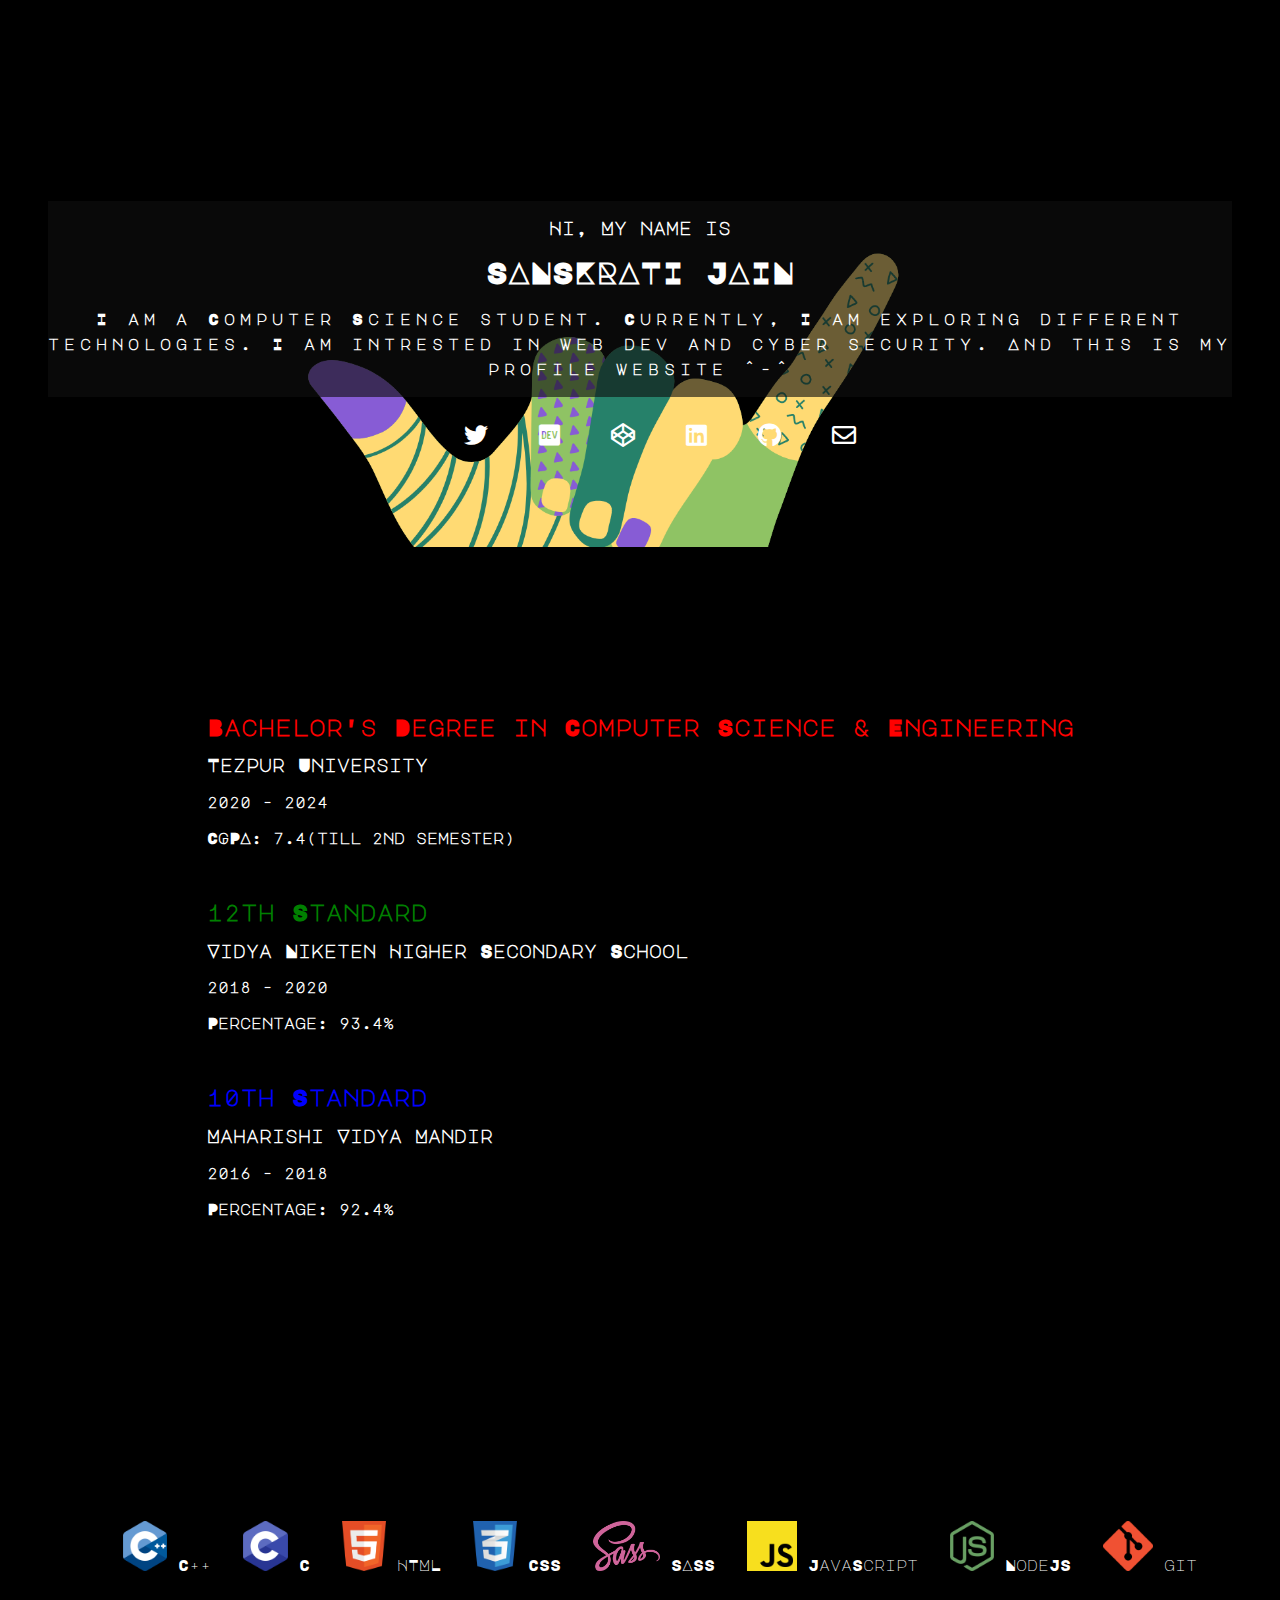
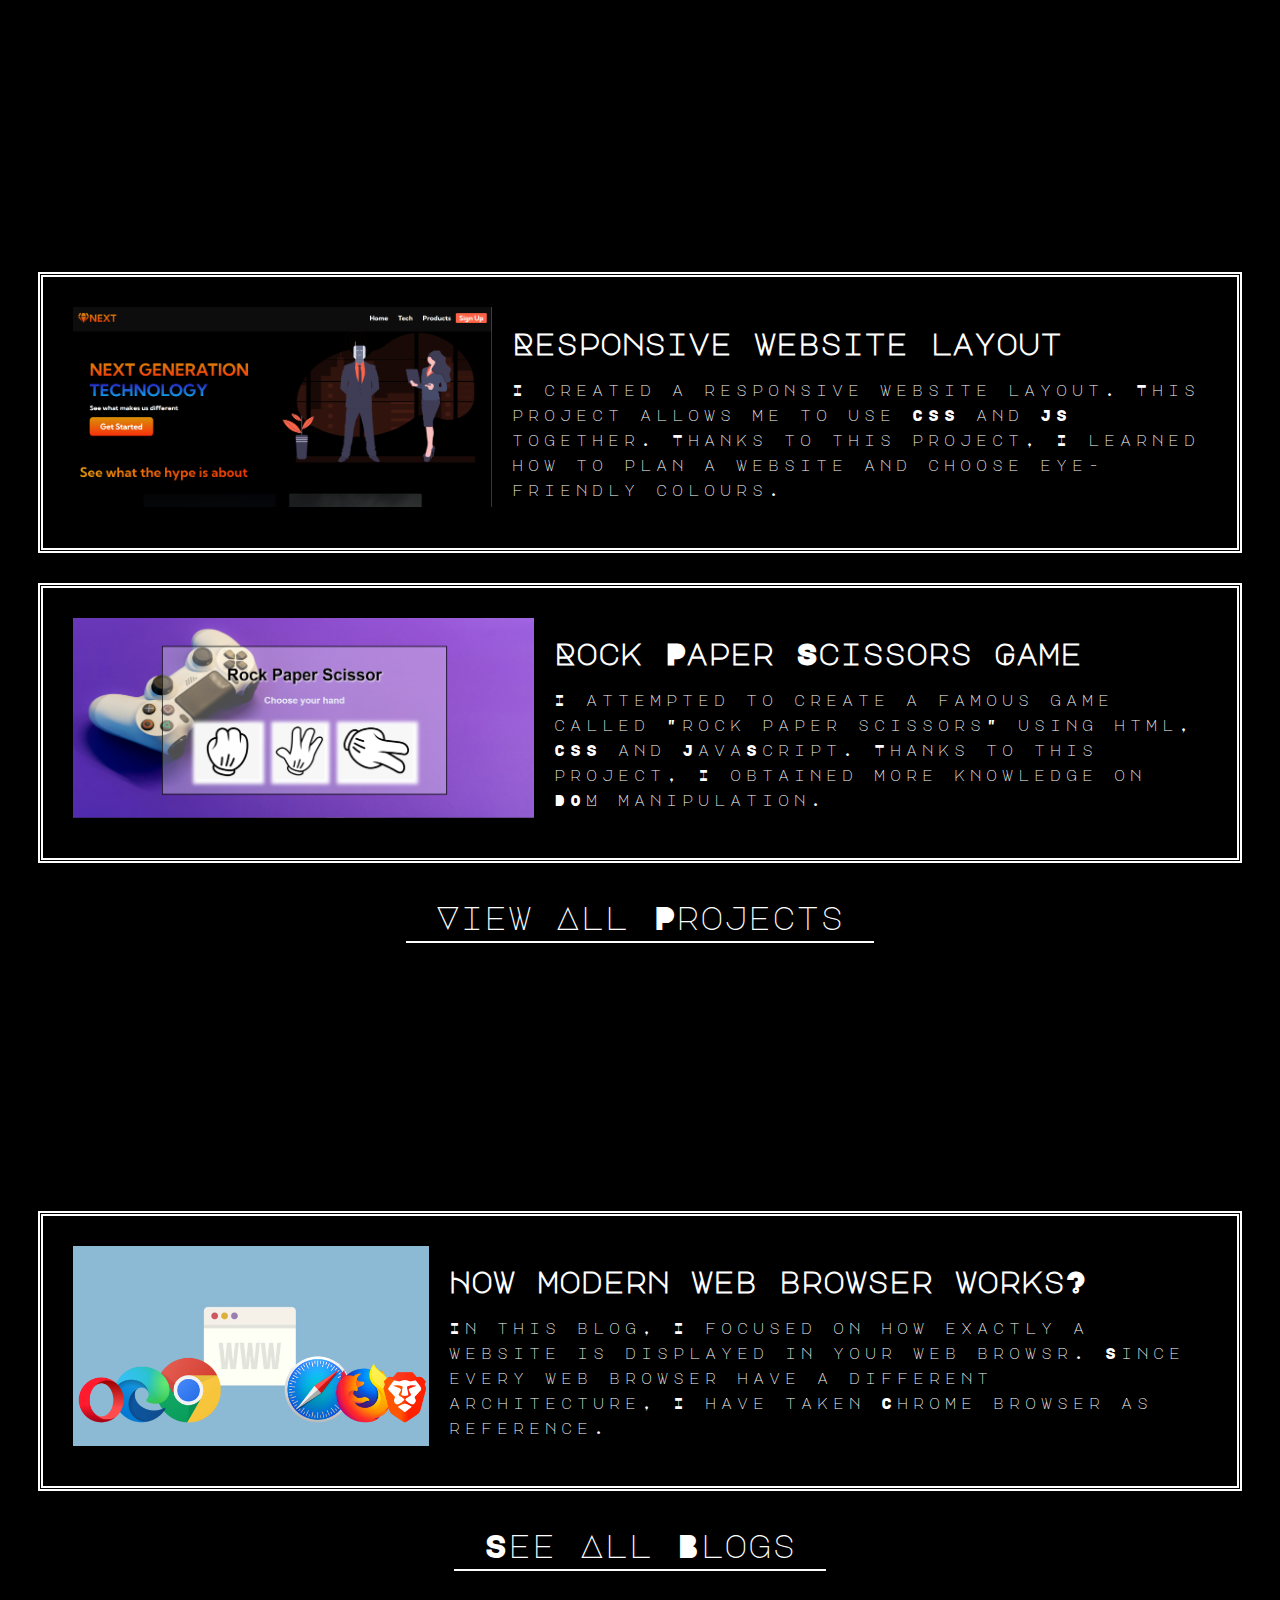
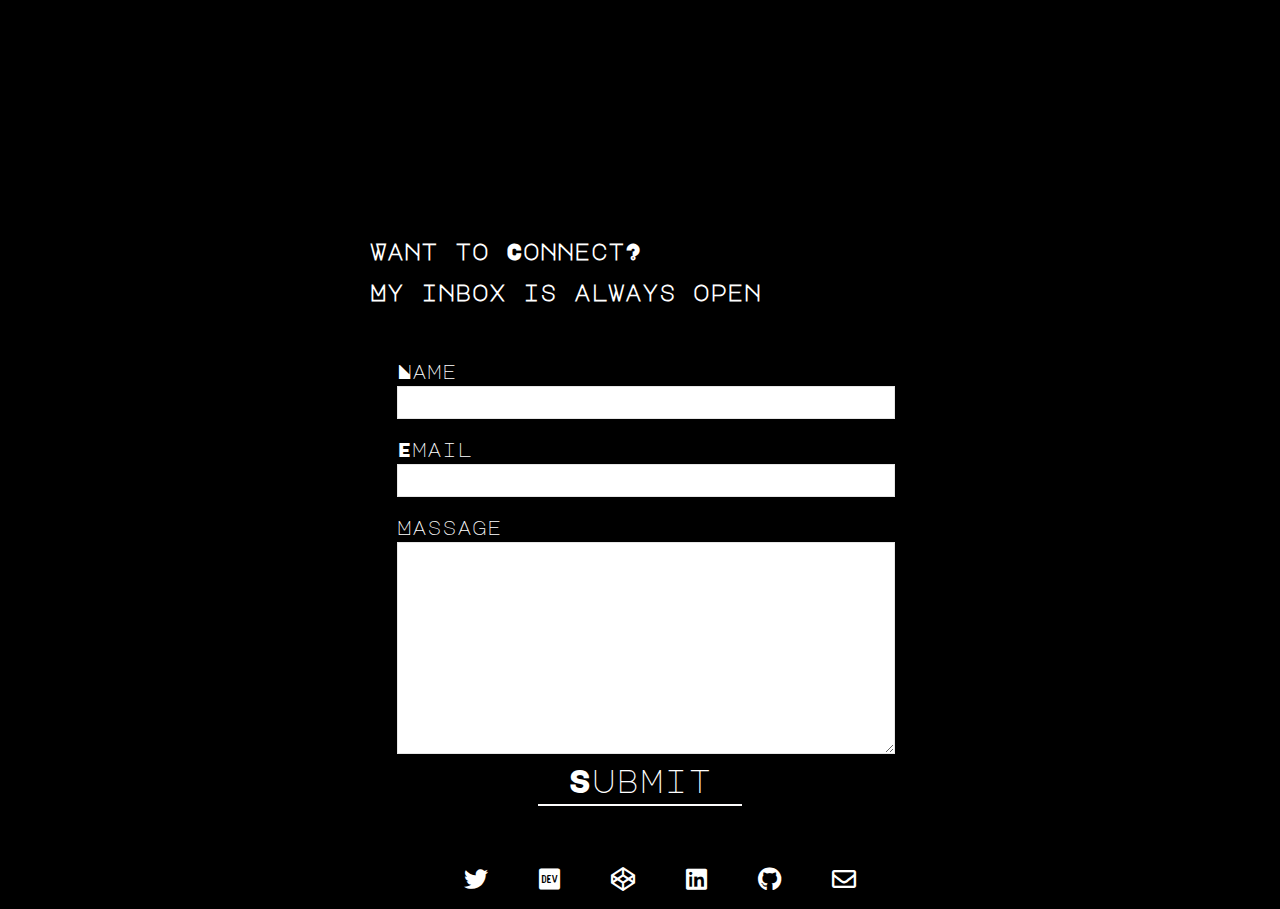
==== commit 3afa37ea: "Update about me" ====
--- a/index.html
+++ b/index.html
@@ -23,12 +23,11 @@
       </h1>
       <div class="main_content">
         <!--<img src="https://i.ibb.co/9nyM4Zy/profile-without-bg.png" alt="profile image"/>-->
-        <img src="images/IMG_20210904_134035 (2).png" alt="Sanskrati">
+        <!--<img src="images/IMG_20210904_134035 (2).png" alt="Sanskrati">-->
         <div class="content">
           <h3>Hi, My name is</h3>
           <h1>SANSKRATI JAIN</h1>
-          <p> I am a undergraduate with major in COMPUTER SCIENCE AND ENGINEERING who is deeply passionate about software development & innovation.
-            I am a fan of web development & always ready to take new challenges.</p>
+          <p> I am a Computer Science student. Currently, I am exploring different technologies. I am intrested in web dev and cyber security. And this is my profile website ^-^ </p>
           </div>
       </div>
         <div class="social_account">
